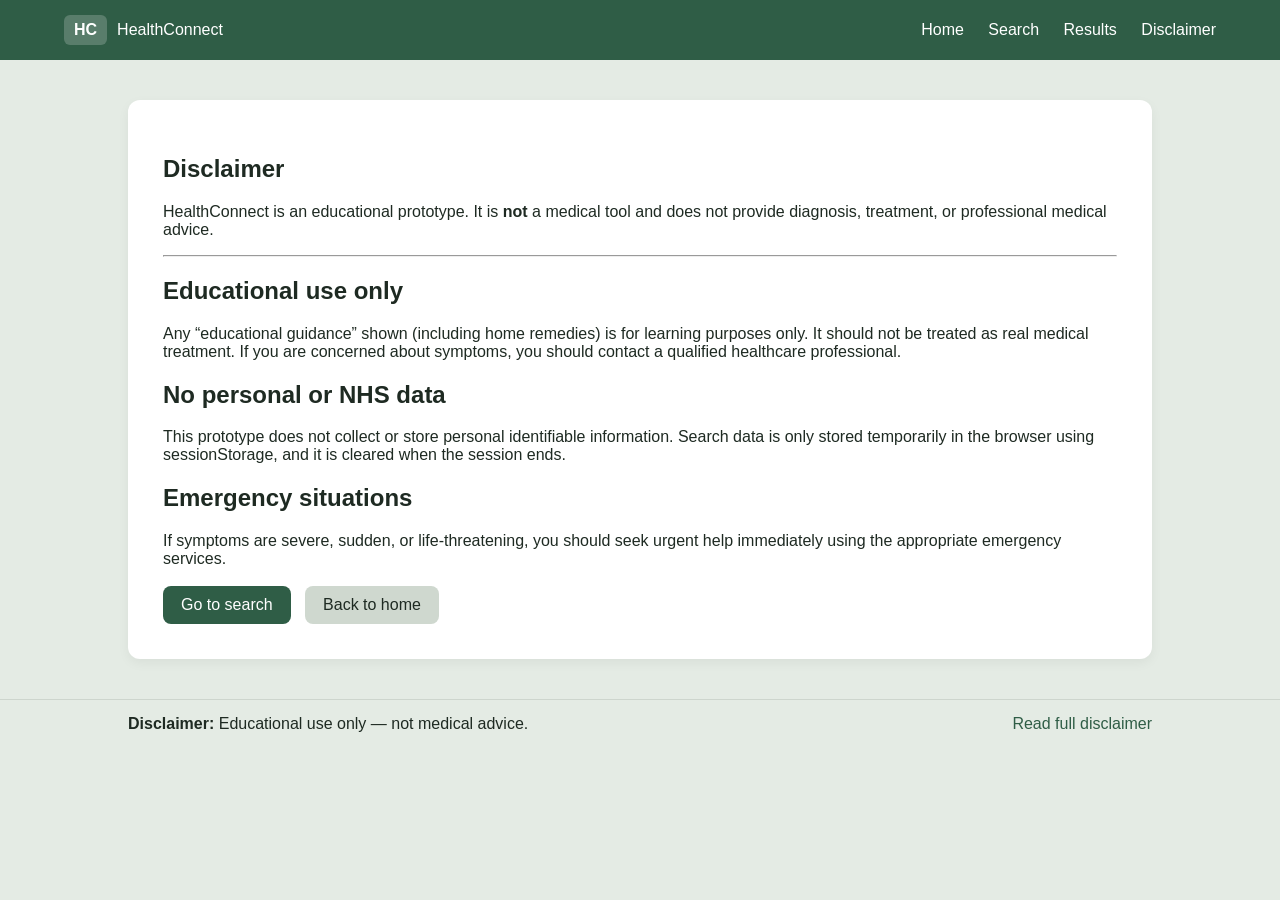
==== disclaimer.html @ 580c58b1 "Initial IPD prototype version" ====
<!doctype html>
<html lang="en">
<head>
  <!-- Basic page setup -->
  <meta charset="utf-8" />
  <meta name="viewport" content="width=device-width, initial-scale=1" />

  <title>HealthConnect | Disclaimer</title>

  <!-- Shared styling -->
  <link rel="stylesheet" href="css/style.css" />
</head>

<body>
  <!-- =========================================================
       HEADER / NAV
       This page is the “full disclaimer” page the footer links to.
       ========================================================= -->
  <header class="site-header">
    <div class="header-inner">
      <a class="brand" href="index.html" aria-label="Go to HealthConnect home">
        <span class="brand-badge">HC</span>
        <span class="brand-name">HealthConnect</span>
      </a>

      <nav class="nav">
        <a class="nav-link" href="index.html">Home</a>
        <a class="nav-link" href="search.html">Search</a>
        <a class="nav-link" href="results.html">Results</a>
        <a class="nav-link is-active" href="disclaimer.html">Disclaimer</a>
      </nav>
    </div>
  </header>

  <main class="page">
    <section class="card card-lg">
      <h1 class="h1">Disclaimer</h1>

      <!-- =========================================================
           This is written clearly for ethics:
           - Not medical advice
           - Not diagnosis
           - Educational prototype
           - No personal data stored
           ========================================================= -->
      <p class="lead">
        HealthConnect is an educational prototype. It is <strong>not</strong> a medical tool
        and does not provide diagnosis, treatment, or professional medical advice.
      </p>

      <hr class="divider" />

      <h2 class="h2">Educational use only</h2>
      <p class="p">
        Any “educational guidance” shown (including home remedies) is for learning purposes only.
        It should not be treated as real medical treatment. If you are concerned about symptoms,
        you should contact a qualified healthcare professional.
      </p>

      <h2 class="h2">No personal or NHS data</h2>
      <p class="p">
        This prototype does not collect or store personal identifiable information. Search data is
        only stored temporarily in the browser using sessionStorage, and it is cleared when the session ends.
      </p>

      <h2 class="h2">Emergency situations</h2>
      <p class="p">
        If symptoms are severe, sudden, or life-threatening, you should seek urgent help immediately
        using the appropriate emergency services.
      </p>

      <div class="actions" style="margin-top: 18px;">
        <a class="btn" href="search.html">Go to search</a>
        <a class="btn btn-secondary" href="index.html">Back to home</a>
      </div>
    </section>
  </main>

  <!-- Footer disclaimer -->
  <footer class="site-footer">
    <div class="footer-inner">
      <div class="footer-text">
        <strong>Disclaimer:</strong> Educational use only — not medical advice.
      </div>
      <a class="footer-link" href="disclaimer.html">Read full disclaimer</a>
    </div>
  </footer>
</body>
</html>
---- css/style.css ----
/* ================================
   GLOBAL STYLING
   I chose a sage background with a
   forest green header to give it a
   professional health-related look.
================================ */

body {
  margin: 0;
  font-family: Arial, Helvetica, sans-serif;
  background-color: #e4ebe4; /* soft sage background */
  color: #1e2a22;
}

/* ================================
   HEADER
   Forest green main colour
================================ */

.site-header {
  background-color: #2f5d46; /* forest green */
  padding: 15px 0;
}

.header-inner {
  width: 90%;
  margin: auto;
  display: flex;
  justify-content: space-between;
  align-items: center;
}

.brand {
  display: flex;
  align-items: center;
  text-decoration: none;
  color: white;
}

.brand-badge {
  background-color: rgba(255,255,255,0.2);
  padding: 6px 10px;
  border-radius: 6px;
  margin-right: 10px;
  font-weight: bold;
}

.nav-link {
  color: white;
  text-decoration: none;
  margin-left: 20px;
  font-weight: 500;
}

.nav-link:hover {
  text-decoration: underline;
}

/* ================================
   CARD LAYOUT
================================ */

.page {
  width: 80%;
  margin: 40px auto;
}

.card {
  background: white;
  padding: 25px;
  border-radius: 12px;
  box-shadow: 0 4px 12px rgba(0,0,0,0.05);
  margin-bottom: 25px;
}

.card-lg {
  padding: 35px;
}

/* ================================
   BUTTONS
================================ */

.btn {
  background-color: #2f5d46;
  color: white;
  padding: 10px 18px;
  border-radius: 8px;
  text-decoration: none;
  display: inline-block;
  margin-right: 10px;
}

.btn:hover {
  opacity: 0.9;
}

.btn-secondary {
  background-color: #cfd8cf;
  color: #1e2a22;
}

/* ================================
   FOOTER
================================ */

.site-footer {
  border-top: 1px solid #cdd5cd;
  padding: 15px 0;
  margin-top: 40px;
}

.footer-inner {
  width: 80%;
  margin: auto;
  display: flex;
  justify-content: space-between;
}

.footer-link {
  text-decoration: none;
  color: #2f5d46;
  font-weight: 500;
}
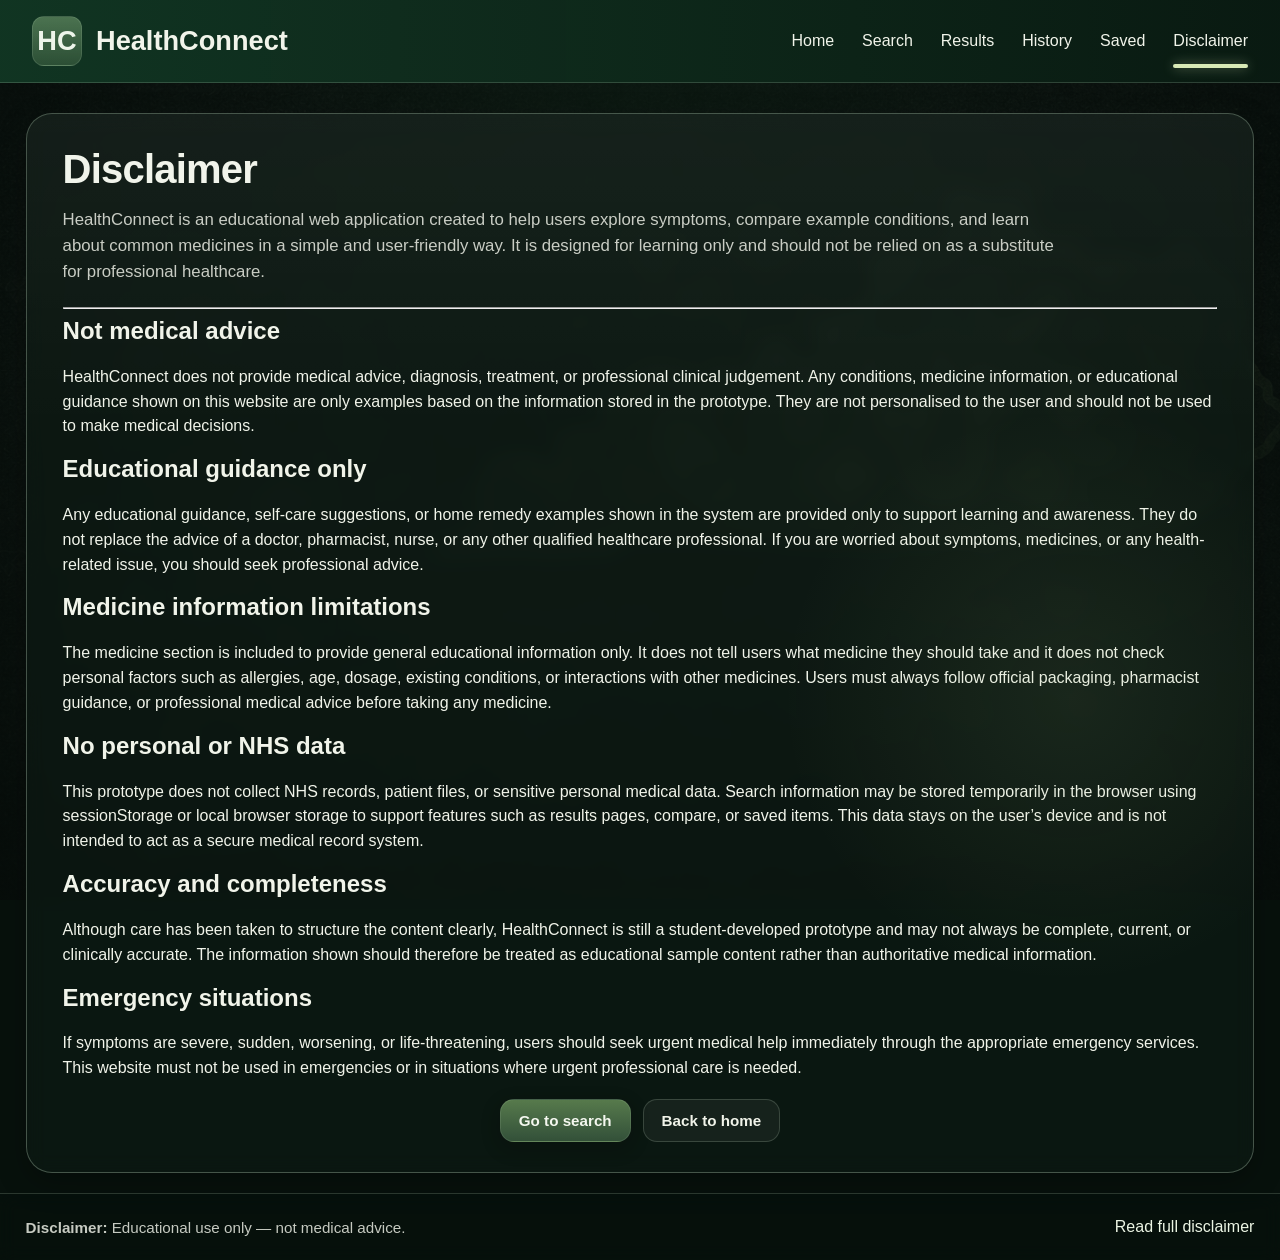
==== commit 3f1c2dae: "update project" ====
--- a/disclaimer.html
+++ b/disclaimer.html
@@ -14,7 +14,7 @@
 <body>
   <!-- =========================================================
        HEADER / NAV
-       This page is the “full disclaimer” page the footer links to.
+       Full disclaimer page
        ========================================================= -->
   <header class="site-header">
     <div class="header-inner">
@@ -25,8 +25,10 @@
 
       <nav class="nav">
         <a class="nav-link" href="index.html">Home</a>
-        <a class="nav-link" href="search.html">Search</a>
+        <a class="nav-link" href="choose-search.html">Search</a>
         <a class="nav-link" href="results.html">Results</a>
+        <a class="nav-link" href="history.html">History</a>
+        <a class="nav-link" href="saved.html">Saved</a>
         <a class="nav-link is-active" href="disclaimer.html">Disclaimer</a>
       </nav>
     </div>
@@ -36,47 +38,68 @@
     <section class="card card-lg">
       <h1 class="h1">Disclaimer</h1>
 
-      <!-- =========================================================
-           This is written clearly for ethics:
-           - Not medical advice
-           - Not diagnosis
-           - Educational prototype
-           - No personal data stored
-           ========================================================= -->
       <p class="lead">
-        HealthConnect is an educational prototype. It is <strong>not</strong> a medical tool
-        and does not provide diagnosis, treatment, or professional medical advice.
+        HealthConnect is an educational web application created to help users explore symptoms,
+        compare example conditions, and learn about common medicines in a simple and user-friendly way.
+        It is designed for learning only and should not be relied on as a substitute for professional healthcare.
       </p>
 
       <hr class="divider" />
 
-      <h2 class="h2">Educational use only</h2>
+      <h2 class="h2">Not medical advice</h2>
       <p class="p">
-        Any “educational guidance” shown (including home remedies) is for learning purposes only.
-        It should not be treated as real medical treatment. If you are concerned about symptoms,
-        you should contact a qualified healthcare professional.
+        HealthConnect does not provide medical advice, diagnosis, treatment, or professional clinical judgement.
+        Any conditions, medicine information, or educational guidance shown on this website are only examples
+        based on the information stored in the prototype. They are not personalised to the user and should not
+        be used to make medical decisions.
+      </p>
+
+      <h2 class="h2">Educational guidance only</h2>
+      <p class="p">
+        Any educational guidance, self-care suggestions, or home remedy examples shown in the system are provided
+        only to support learning and awareness. They do not replace the advice of a doctor, pharmacist, nurse,
+        or any other qualified healthcare professional. If you are worried about symptoms, medicines, or any
+        health-related issue, you should seek professional advice.
+      </p>
+
+      <h2 class="h2">Medicine information limitations</h2>
+      <p class="p">
+        The medicine section is included to provide general educational information only. It does not tell users
+        what medicine they should take and it does not check personal factors such as allergies, age, dosage,
+        existing conditions, or interactions with other medicines. Users must always follow official packaging,
+        pharmacist guidance, or professional medical advice before taking any medicine.
       </p>
 
       <h2 class="h2">No personal or NHS data</h2>
       <p class="p">
-        This prototype does not collect or store personal identifiable information. Search data is
-        only stored temporarily in the browser using sessionStorage, and it is cleared when the session ends.
+        This prototype does not collect NHS records, patient files, or sensitive personal medical data.
+        Search information may be stored temporarily in the browser using sessionStorage or local browser storage
+        to support features such as results pages, compare, or saved items. This data stays on the user’s device
+        and is not intended to act as a secure medical record system.
+      </p>
+
+      <h2 class="h2">Accuracy and completeness</h2>
+      <p class="p">
+        Although care has been taken to structure the content clearly, HealthConnect is still a student-developed
+        prototype and may not always be complete, current, or clinically accurate. The information shown should
+        therefore be treated as educational sample content rather than authoritative medical information.
       </p>
 
       <h2 class="h2">Emergency situations</h2>
       <p class="p">
-        If symptoms are severe, sudden, or life-threatening, you should seek urgent help immediately
-        using the appropriate emergency services.
+        If symptoms are severe, sudden, worsening, or life-threatening, users should seek urgent medical help
+        immediately through the appropriate emergency services. This website must not be used in emergencies
+        or in situations where urgent professional care is needed.
       </p>
 
       <div class="actions" style="margin-top: 18px;">
-        <a class="btn" href="search.html">Go to search</a>
+        <a class="btn" href="choose-search.html">Go to search</a>
         <a class="btn btn-secondary" href="index.html">Back to home</a>
       </div>
     </section>
   </main>
 
-  <!-- Footer disclaimer -->
+  <!-- Footer -->
   <footer class="site-footer">
     <div class="footer-inner">
       <div class="footer-text">
--- a/css/style.css
+++ b/css/style.css
@@ -1,124 +1,768 @@
 /* ================================
-   GLOBAL STYLING
-   I chose a sage background with a
-   forest green header to give it a
-   professional health-related look.
-================================ */
+   GLOBAL THEME
+================================ */
+
+:root {
+  --bg-dark: #07110c;
+  --bg-mid: #0d1a14;
+  --bg-green: #163526;
+  --line: rgba(210, 235, 210, 0.18);
+  --line-strong: rgba(220, 245, 220, 0.28);
+
+  --text-main: #f1f4ea;
+  --text-soft: rgba(241, 244, 234, 0.82);
+  --text-muted: rgba(241, 244, 234, 0.62);
+
+  --accent: #6d8f63;
+  --accent-2: #8fb27f;
+  --accent-dark: #385741;
+
+  --chip-bg: rgba(255, 255, 255, 0.05);
+  --card-bg: rgba(15, 28, 21, 0.58);
+  --card-bg-2: rgba(16, 30, 22, 0.72);
+  --input-bg: rgba(10, 18, 14, 0.55);
+
+  --shadow: 0 10px 30px rgba(0, 0, 0, 0.28);
+  --blur: blur(10px);
+}
+
+* {
+  box-sizing: border-box;
+}
+
+html {
+  height: 100%;
+}
 
 body {
   margin: 0;
+  min-height: 100vh;
+  display: flex;
+  flex-direction: column;
   font-family: Arial, Helvetica, sans-serif;
-  background-color: #e4ebe4; /* soft sage background */
-  color: #1e2a22;
+  color: var(--text-main);
+  background-color: var(--bg-dark);
+  background-image:
+    linear-gradient(rgba(6, 12, 9, 0.78), rgba(6, 12, 9, 0.88)),
+    radial-gradient(circle at top, rgba(31, 90, 52, 0.55), transparent 38%),
+    url("../images/health-bg.png");
+  background-size: cover, cover, cover;
+  background-position: center top, center top, center center;
+  background-attachment: fixed;
+}
+
+/* subtle texture overlay */
+body::before {
+  content: "";
+  position: fixed;
+  inset: 0;
+  pointer-events: none;
+  background:
+    radial-gradient(rgba(255,255,255,0.03) 1px, transparent 1px),
+    radial-gradient(rgba(255,255,255,0.02) 1px, transparent 1px);
+  background-size: 22px 22px, 36px 36px;
+  background-position: 0 0, 10px 10px;
+  opacity: 0.18;
+  z-index: 0;
+}
+
+/* ================================
+   LINKS / TEXT
+================================ */
+
+a {
+  color: inherit;
+}
+
+.h1 {
+  margin: 0 0 14px;
+  font-size: 2.5rem;
+  line-height: 1.05;
+  font-weight: 700;
+  letter-spacing: -0.02em;
+}
+
+h2, h3, h4 {
+  margin-top: 0;
+  color: var(--text-main);
+}
+
+p {
+  line-height: 1.55;
+}
+
+.lead {
+  font-size: 1.05rem;
+  color: var(--text-soft);
+  margin-bottom: 22px;
+  max-width: 1000px;
+}
+
+.small {
+  font-size: 0.92rem;
+  color: var(--text-muted);
 }
 
 /* ================================
    HEADER
-   Forest green main colour
 ================================ */
 
 .site-header {
-  background-color: #2f5d46; /* forest green */
-  padding: 15px 0;
+  position: sticky;
+  top: 0;
+  z-index: 10;
+  border-bottom: 1px solid var(--line);
+  background:
+    linear-gradient(90deg, rgba(18, 56, 36, 0.92), rgba(10, 29, 20, 0.82)),
+    rgba(7, 17, 12, 0.72);
+  backdrop-filter: var(--blur);
+  -webkit-backdrop-filter: var(--blur);
 }
 
 .header-inner {
-  width: 90%;
-  margin: auto;
-  display: flex;
+  width: 95%;
+  max-width: 1450px;
+  margin: 0 auto;
+  padding: 16px 0;
+  display: flex;
+  align-items: center;
   justify-content: space-between;
-  align-items: center;
 }
 
 .brand {
   display: flex;
   align-items: center;
   text-decoration: none;
+  color: var(--text-main);
+  gap: 14px;
+}
+
+.brand-badge {
+  width: 50px;
+  height: 50px;
+  display: inline-flex;
+  align-items: center;
+  justify-content: center;
+  border-radius: 12px;
+  background: linear-gradient(180deg, rgba(112, 154, 109, 0.62), rgba(77, 112, 77, 0.46));
+  border: 1px solid rgba(220, 245, 220, 0.12);
+  color: #eef5ea;
+  font-size: 1.7rem;
+  font-weight: 700;
+}
+
+.brand-name {
+  font-size: 1.7rem;
+  font-weight: 600;
+}
+
+.nav {
+  display: flex;
+  align-items: center;
+  gap: 28px;
+}
+
+.nav-link {
+  position: relative;
+  color: var(--text-main);
+  text-decoration: none;
+  font-size: 1rem;
+  font-weight: 500;
+  padding: 6px 0;
+}
+
+.nav-link:hover {
+  color: #f6fff2;
+}
+
+.nav-link.is-active::after,
+.nav-link:hover::after {
+  content: "";
+  position: absolute;
+  left: 0;
+  bottom: -12px;
+  width: 100%;
+  height: 4px;
+  border-radius: 999px;
+  background: #d8e9b6;
+  box-shadow: 0 0 12px rgba(216, 233, 182, 0.45);
+}
+
+/* ================================
+   PAGE + MAIN CARD
+================================ */
+
+.page {
+  position: relative;
+  z-index: 1;
+  flex: 1;
+  width: 96%;
+  max-width: 1500px;
+  margin: 30px auto 20px;
+}
+
+.card {
+  position: relative;
+  background: var(--card-bg);
+  border: 1px solid var(--line-strong);
+  border-radius: 26px;
+  box-shadow: var(--shadow);
+  backdrop-filter: var(--blur);
+  -webkit-backdrop-filter: var(--blur);
+  overflow: hidden;
+}
+
+.card::before {
+  content: "";
+  position: absolute;
+  inset: 0;
+  pointer-events: none;
+  background:
+    linear-gradient(180deg, rgba(255,255,255,0.035), transparent 30%),
+    radial-gradient(circle at 85% 55%, rgba(146, 182, 118, 0.10), transparent 24%);
+}
+
+.card-lg {
+  padding: 34px 36px 30px;
+}
+/* CENTER HERO TEXT (home page card) */
+.card.center-content {
+  text-align: center;
+}
+
+.card.center-content .lead {
+  margin-left: auto;
+  margin-right: auto;
+}
+
+.card.center-content .actions {
+  justify-content: center;
+}
+/* ================================
+   TITLE ROW / TOP ACTIONS
+================================ */
+
+.title-row {
+  display: flex;
+  justify-content: space-between;
+  align-items: flex-start;
+  gap: 16px;
+  margin-bottom: 6px;
+}
+
+.title-actions {
+  display: flex;
+  align-items: center;
+  gap: 12px;
+  flex-shrink: 0;
+}
+
+/* ================================
+   BUTTONS
+================================ */
+
+.btn {
+  appearance: none;
+  border: 1px solid rgba(220, 245, 220, 0.10);
+  background: linear-gradient(180deg, rgba(96, 134, 83, 0.90), rgba(55, 86, 61, 0.92));
+  color: #f4f7ef;
+  padding: 12px 18px;
+  border-radius: 14px;
+  text-decoration: none;
+  display: inline-flex;
+  align-items: center;
+  justify-content: center;
+  gap: 8px;
+  font-size: 0.95rem;
+  font-weight: 600;
+  cursor: pointer;
+  transition: 0.2s ease;
+  box-shadow: 0 6px 20px rgba(0,0,0,0.20);
+}
+
+.btn:hover {
+  transform: translateY(-1px);
+  background: linear-gradient(180deg, rgba(112, 154, 94, 0.96), rgba(61, 97, 67, 0.96));
+}
+
+.btn-secondary {
+  background: rgba(255, 255, 255, 0.05);
+  color: var(--text-main);
+  border: 1px solid var(--line);
+  box-shadow: none;
+}
+
+.btn-secondary:hover {
+  background: rgba(255,255,255,0.09);
+}
+
+.compare-btn {
+  margin: 0;
+}
+
+.saved-star-btn {
+  width: 48px;
+  height: 48px;
+  border-radius: 14px;
+  display: inline-flex;
+  align-items: center;
+  justify-content: center;
+  text-decoration: none;
+  border: 1px solid var(--line);
+  background: rgba(255,255,255,0.03);
+  color: rgba(255,255,255,0.95);
+  font-size: 1.8rem;
+  line-height: 1;
+  transition: 0.2s ease;
+}
+
+.saved-star-btn:hover {
+  background: rgba(255,255,255,0.08);
+}
+
+.saved-star-btn.active {
+  background: linear-gradient(180deg, rgba(96, 134, 83, 0.92), rgba(55, 86, 61, 0.95));
+  color: #f7ffe9;
+  box-shadow: 0 0 18px rgba(168, 207, 136, 0.22);
+}
+
+/* ================================
+   FORM CONTROLS
+================================ */
+
+.label {
+  display: block;
+  font-size: 1rem;
+  font-weight: 700;
+  color: #d5e4c7;
+  margin: 18px 0 8px;
+}
+
+.input,
+.select {
+  width: 100%;
+  padding: 14px 16px;
+  border-radius: 14px;
+  border: 1px solid rgba(215, 236, 215, 0.18);
+  background: var(--input-bg);
+  color: var(--text-main);
+  font-size: 0.96rem;
+  outline: none;
+  transition: 0.2s ease;
+  backdrop-filter: blur(6px);
+  -webkit-backdrop-filter: blur(6px);
+}
+
+.input::placeholder {
+  color: rgba(241, 244, 234, 0.50);
+}
+
+.input:focus,
+.select:focus {
+  border-color: rgba(208, 229, 183, 0.45);
+  box-shadow: 0 0 0 4px rgba(167, 197, 135, 0.10);
+}
+
+/* ================================
+   CHIPS
+================================ */
+
+.chip-row {
+  display: flex;
+  flex-wrap: wrap;
+  gap: 10px;
+  margin-top: 10px;
+}
+
+.chip {
+  border: 1px solid rgba(220, 245, 220, 0.12);
+  background: rgba(255,255,255,0.035);
+  color: #f3f5ef;
+  border-radius: 999px;
+  padding: 8px 12px;
+  font-size: 0.88rem;
+  cursor: pointer;
+  transition: 0.2s ease;
+}
+
+.chip:hover {
+  background: rgba(255,255,255,0.085);
+}
+
+/* ================================
+   ACTIONS
+================================ */
+
+.actions {
+  display: flex;
+  flex-wrap: wrap;
+  gap: 12px;
+  margin-top: 24px;
+  justify-content: center;
+}
+
+/* ================================
+   RESULTS
+================================ */
+
+#results,
+#medicineResults,
+#savedResults {
+  margin-top: 18px;
+}
+
+.result-grid {
+  display: grid;
+  grid-template-columns: repeat(3, minmax(0, 1fr));
+  gap: 18px;
+}
+
+.result-item {
+  position: relative;
+  background: var(--card-bg-2);
+  border: 1px solid rgba(220, 245, 220, 0.14);
+  border-radius: 18px;
+  padding: 20px;
+  margin-bottom: 16px;
+  box-shadow: 0 8px 24px rgba(0,0,0,0.16);
+  backdrop-filter: blur(8px);
+  -webkit-backdrop-filter: blur(8px);
+}
+
+.result-item h3 {
+  margin: 0 0 10px;
+  font-size: 1.35rem;
+}
+
+.result-item p {
+  color: var(--text-soft);
+  margin: 8px 0;
+  font-size: 0.96rem;
+}
+
+.result-item strong {
+  color: #eff8e5;
+}
+
+.result-item ul {
+  margin-top: 10px;
+  color: var(--text-soft);
+  font-size: 0.95rem;
+}
+
+.badge {
+  display: inline-flex;
+  align-items: center;
+  background: rgba(120, 158, 98, 0.18);
+  border: 1px solid rgba(176, 214, 150, 0.22);
+  color: #dff0ce;
+  padding: 6px 11px;
+  border-radius: 999px;
+  font-size: 0.78rem;
+  margin-bottom: 12px;
+}
+
+/* ================================
+   COMPARE PAGE
+================================ */
+
+.compare-controls {
+  display: grid;
+  grid-template-columns: 1fr 1fr;
+  gap: 18px;
+}
+
+.compare-control {
+  display: flex;
+  flex-direction: column;
+}
+
+.compare-grid {
+  display: grid;
+  grid-template-columns: 1fr 1fr;
+  gap: 22px;
+  margin-top: 24px;
+}
+
+.compare-panel .result-item {
+  margin-bottom: 0;
+  min-height: 100%;
+}
+
+/* ================================
+   FOOTER
+================================ */
+
+.site-footer {
+  position: relative;
+  z-index: 1;
+  margin-top: auto;
+  border-top: 1px solid var(--line);
+  background: rgba(7, 17, 12, 0.26);
+  backdrop-filter: blur(8px);
+  -webkit-backdrop-filter: blur(8px);
+}
+
+.footer-inner {
+  width: 96%;
+  max-width: 1500px;
+  margin: 0 auto;
+  padding: 24px 0;
+  display: flex;
+  justify-content: space-between;
+  align-items: center;
+  gap: 18px;
+}
+
+.footer-text {
+  color: var(--text-soft);
+  font-size: 0.95rem;
+}
+
+.footer-link {
+  color: #ecf5e4;
+  text-decoration: none;
+  font-weight: 500;
+}
+
+.footer-link:hover {
+  text-decoration: underline;
+}
+
+/* ================================
+   EMPTY / STATUS TEXT
+================================ */
+
+#status,
+#medicineStatus,
+#summary,
+#medicineSummary,
+#savedSummary {
+  color: var(--text-muted);
+}
+
+/* ================================
+   RESPONSIVE
+================================ */
+
+@media (max-width: 1100px) {
+  .result-grid {
+    grid-template-columns: 1fr 1fr;
+  }
+
+  .brand-name {
+    font-size: 1.5rem;
+  }
+}
+
+@media (max-width: 900px) {
+  .header-inner,
+  .footer-inner {
+    width: 94%;
+  }
+
+  .page {
+    width: 94%;
+  }
+
+  .compare-controls,
+  .compare-grid,
+  .result-grid {
+    grid-template-columns: 1fr;
+  }
+
+  .title-row {
+    flex-direction: column;
+    align-items: flex-start;
+  }
+
+  .nav {
+    gap: 18px;
+    flex-wrap: wrap;
+    justify-content: flex-end;
+  }
+
+  .h1 {
+    font-size: 2.1rem;
+  }
+}
+
+@media (max-width: 640px) {
+  .header-inner {
+    flex-direction: column;
+    gap: 18px;
+    align-items: flex-start;
+  }
+
+  .nav {
+    justify-content: flex-start;
+    gap: 14px;
+  }
+
+  .card-lg {
+    padding: 24px 20px;
+  }
+
+  .btn {
+    width: 100%;
+  }
+
+  .title-actions {
+    width: 100%;
+    flex-wrap: wrap;
+  }
+
+  .saved-star-btn {
+    width: 52px;
+  }
+}
+/* CENTER TEXT FOR CHOOSE SEARCH PAGE */
+.choose-center {
+  text-align: center;
+}
+
+.choose-center p {
+  margin: 0 auto 20px;
+  max-width: 650px;
+  line-height: 1.6;
+}
+
+.choose-center .actions {
+  justify-content: center;
+}
+.result-top {
+  display: flex;
+  justify-content: space-between;
+  align-items: center;
+}
+
+.save-btn {
+  background: rgba(255,255,255,0.05);
+  border: 1px solid var(--line);
+  border-radius: 10px;
   color: white;
-}
-
-.brand-badge {
-  background-color: rgba(255,255,255,0.2);
+  font-size: 1.2rem;
   padding: 6px 10px;
-  border-radius: 6px;
-  margin-right: 10px;
-  font-weight: bold;
-}
-
-.nav-link {
+  cursor: pointer;
+  transition: 0.2s;
+}
+
+.save-btn:hover {
+  background: rgba(255,255,255,0.12);
+}
+.result-top {
+  display: flex;
+  justify-content: space-between;
+  align-items: flex-start;
+  gap: 12px;
+}
+
+.save-btn {
+  background: rgba(255,255,255,0.05);
+  border: 1px solid var(--line);
+  border-radius: 12px;
   color: white;
-  text-decoration: none;
-  margin-left: 20px;
-  font-weight: 500;
-}
-
-.nav-link:hover {
-  text-decoration: underline;
-}
-
-/* ================================
-   CARD LAYOUT
-================================ */
-
-.page {
-  width: 80%;
-  margin: 40px auto;
-}
-
-.card {
-  background: white;
-  padding: 25px;
+  font-size: 1.35rem;
+  padding: 8px 12px;
+  cursor: pointer;
+  transition: 0.2s ease;
+  min-width: 50px;
+}
+
+.save-btn:hover {
+  background: rgba(255,255,255,0.12);
+}
+
+.save-btn.active {
+  background: linear-gradient(180deg, rgba(96, 134, 83, 0.92), rgba(55, 86, 61, 0.95));
+  color: #f7ffe9;
+  box-shadow: 0 0 18px rgba(168, 207, 136, 0.22);
+}
+
+/* clear saved css */
+.result-card-actions {
+  display: flex;
+  align-items: center;
+  gap: 10px;
+}
+
+.remove-btn {
+  background: rgba(255,255,255,0.05);
+  border: 1px solid var(--line);
   border-radius: 12px;
-  box-shadow: 0 4px 12px rgba(0,0,0,0.05);
-  margin-bottom: 25px;
-}
-
-.card-lg {
-  padding: 35px;
-}
-
-/* ================================
-   BUTTONS
-================================ */
-
-.btn {
-  background-color: #2f5d46;
   color: white;
-  padding: 10px 18px;
-  border-radius: 8px;
-  text-decoration: none;
-  display: inline-block;
-  margin-right: 10px;
-}
-
-.btn:hover {
-  opacity: 0.9;
-}
-
-.btn-secondary {
-  background-color: #cfd8cf;
-  color: #1e2a22;
-}
-
-/* ================================
-   FOOTER
-================================ */
-
-.site-footer {
-  border-top: 1px solid #cdd5cd;
-  padding: 15px 0;
-  margin-top: 40px;
-}
-
-.footer-inner {
-  width: 80%;
-  margin: auto;
-  display: flex;
-  justify-content: space-between;
-}
-
-.footer-link {
-  text-decoration: none;
-  color: #2f5d46;
-  font-weight: 500;
+  font-size: 0.95rem;
+  font-weight: 600;
+  padding: 10px 14px;
+  cursor: pointer;
+  transition: 0.2s ease;
+}
+
+.remove-btn:hover {
+  background: rgba(255,255,255,0.12);
+}
+
+.result-card-actions {
+  display: flex;
+  align-items: center;
+  gap: 10px;
+}
+
+.remove-btn {
+  background: rgba(255,255,255,0.05);
+  border: 1px solid var(--line);
+  border-radius: 12px;
+  color: white;
+  font-size: 0.95rem;
+  font-weight: 600;
+  padding: 10px 14px;
+  cursor: pointer;
+  transition: 0.2s ease;
+}
+
+.remove-btn:hover {
+  background: rgba(255,255,255,0.12);
+}
+
+/* Accessablity */
+.accessibility-bar {
+  display: flex;
+  flex-wrap: wrap;
+  gap: 10px;
+  justify-content: center;
+  margin: 18px 0 24px;
+}
+
+body {
+  font-size: 16px;
+}
+
+body.high-contrast {
+  --bg-dark: #000000;
+  --bg-mid: #0a0a0a;
+  --bg-green: #111111;
+  --line: rgba(255, 255, 255, 0.22);
+  --line-strong: rgba(255, 255, 255, 0.38);
+
+  --text-main: #ffffff;
+  --text-soft: rgba(255, 255, 255, 0.92);
+  --text-muted: rgba(255, 255, 255, 0.74);
+
+  --accent: #d6ff8f;
+  --accent-2: #f0ffbe;
+  --accent-dark: #2b2b2b;
+
+  --chip-bg: rgba(255, 255, 255, 0.08);
+  --card-bg: rgba(0, 0, 0, 0.84);
+  --card-bg-2: rgba(10, 10, 10, 0.90);
+  --input-bg: rgba(20, 20, 20, 0.95);
+}
+
+body.high-contrast .btn {
+  border-color: rgba(255, 255, 255, 0.3);
+}
+
+body.high-contrast .input,
+body.high-contrast .select {
+  border-color: rgba(255, 255, 255, 0.35);
 }
